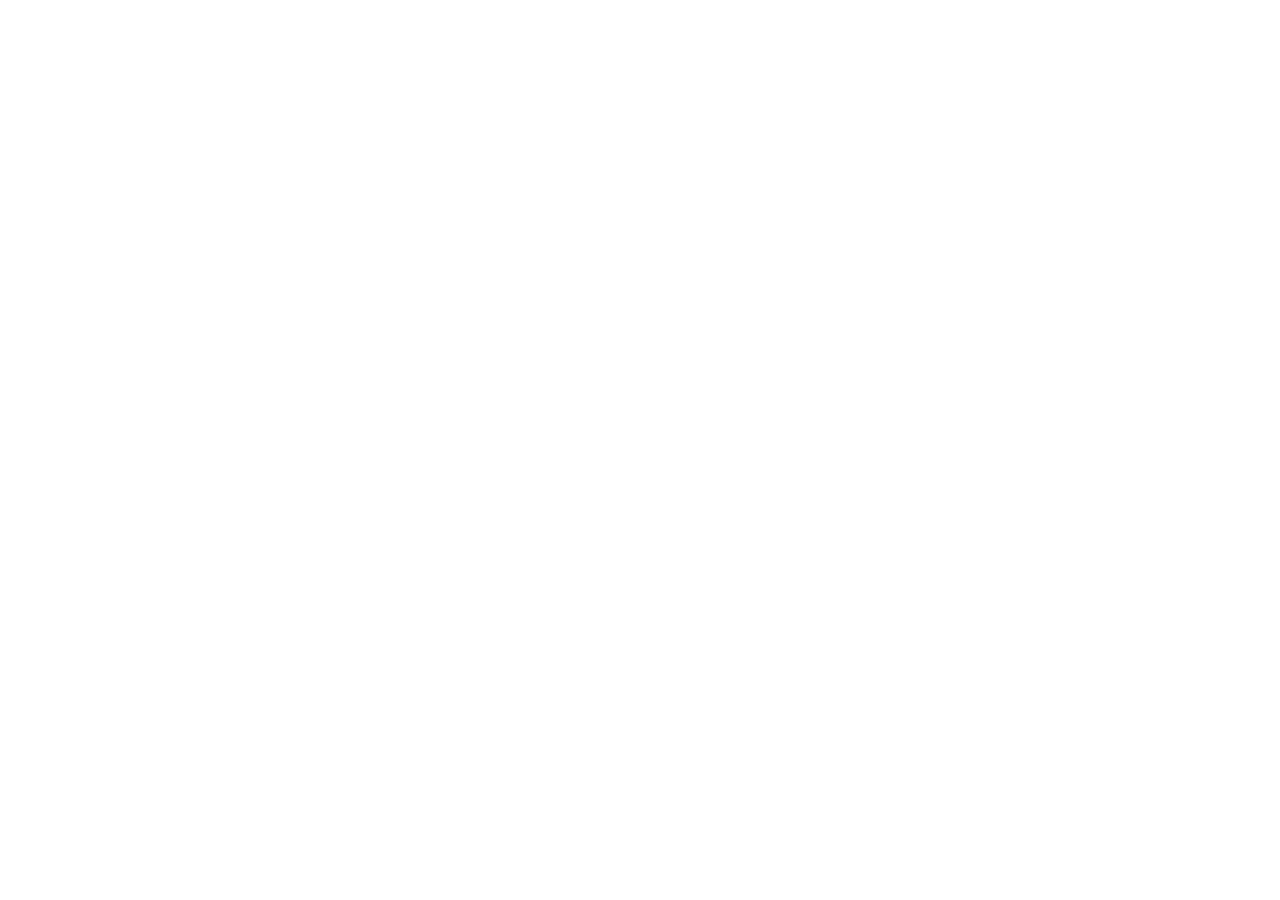
==== react/index.html @ a2cd4ca3 "Update React song data" ====
<!doctype html>
<html lang="ko">
  <head>
    <meta charset="UTF-8" />
    <meta name="viewport" content="width=device-width, initial-scale=1.0" />
    <meta name="theme-color" content="#1e3a6e" />
    <meta name="apple-mobile-web-app-capable" content="yes" />
    <meta name="apple-mobile-web-app-status-bar-style" content="default" />
    <meta name="apple-mobile-web-app-title" content="easyjak" />
    <link rel="manifest" href="manifest.webmanifest" />
    <link rel="apple-touch-icon" href="icons/apple-touch-icon.png" />
    <title>Easyjak React Preview</title>
    <script type="module" crossorigin src="/ansta-easyjak/react/assets/index-GvjFRzmo.js"></script>
    <link rel="stylesheet" crossorigin href="/ansta-easyjak/react/assets/index-Cl8fgSrD.css">
  </head>
  <body>
    <div id="root"></div>
  </body>
</html>
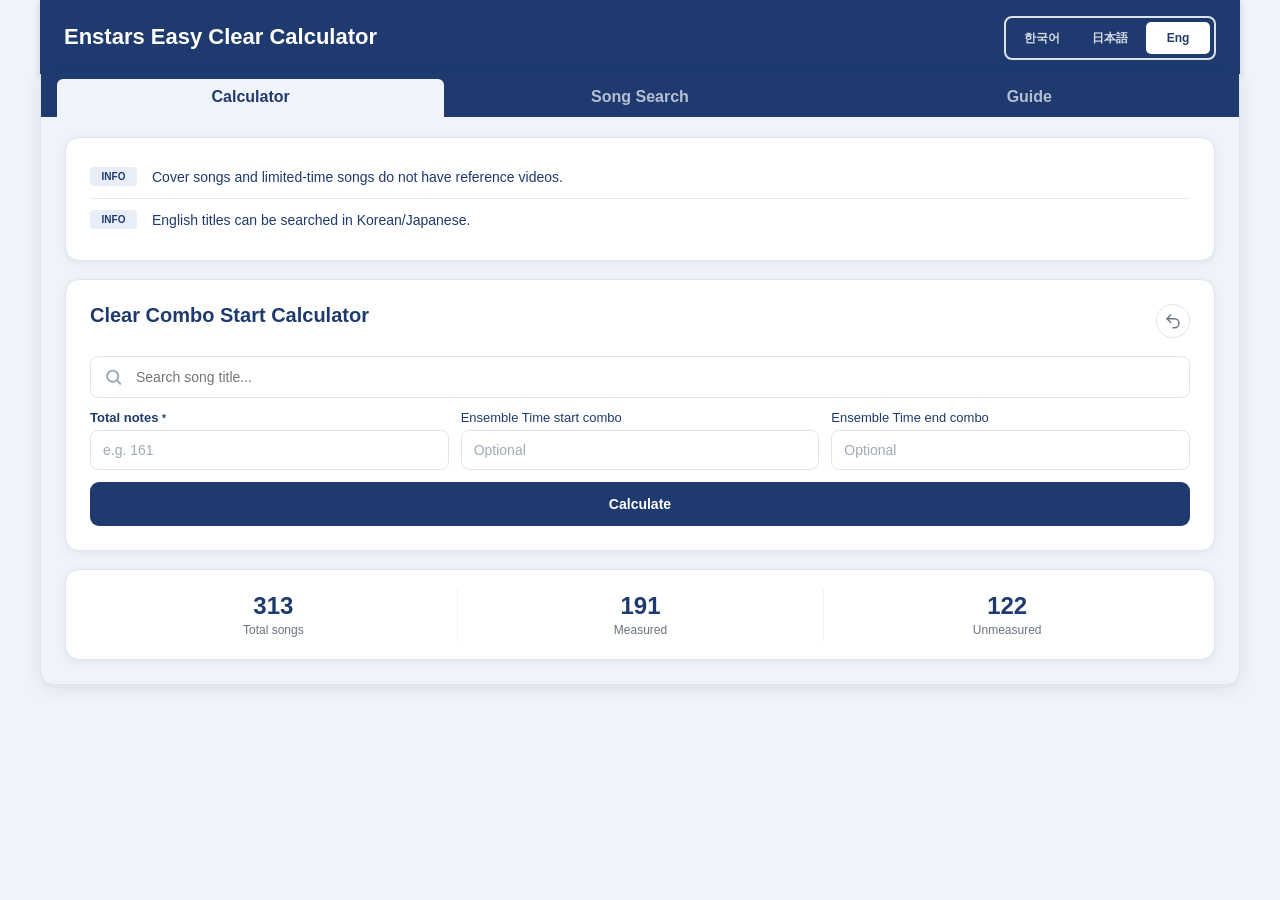
==== commit 58dda886: "React main deployment and static data pipeline" ====
--- a/react/index.html
+++ b/react/index.html
@@ -9,9 +9,9 @@
     <meta name="apple-mobile-web-app-title" content="easyjak" />
     <link rel="manifest" href="manifest.webmanifest" />
     <link rel="apple-touch-icon" href="icons/apple-touch-icon.png" />
-    <title>Easyjak React Preview</title>
-    <script type="module" crossorigin src="/ansta-easyjak/react/assets/index-GvjFRzmo.js"></script>
-    <link rel="stylesheet" crossorigin href="/ansta-easyjak/react/assets/index-Cl8fgSrD.css">
+    <title>앙스타 이지작 계산기</title>
+    <script type="module" crossorigin src="/react/assets/index-BVVJtKKT.js"></script>
+    <link rel="stylesheet" crossorigin href="/react/assets/index-BDWjCwtM.css">
   </head>
   <body>
     <div id="root"></div>
--- a/react/assets/index-BDWjCwtM.css
+++ b/react/assets/index-BDWjCwtM.css
@@ -0,0 +1 @@
+:root{color-scheme:light;--navy: #1e3a6e;--navy-light: #2a4d8f;--navy-pale: #e8eef8;--bg: #f0f3f9;--page-bg: #f7f9fc;--white: #ffffff;--border: #e0e4ed;--border-light: #f0f2f7;--text-main: #1e3a6e;--text-sub: #6b7280;--text-muted: #a0aab8;--input-bg: #f4f6fb;--accent: #2a4d8f;--amber: #fbbf24;--surface-tint: #f8faff;--shadow: 0 2px 8px rgba(30, 58, 110, .08);--shadow-md: 0 4px 16px rgba(30, 58, 110, .1);--scoutA-pre: #7dd3fc;--scoutA-start: #2563eb;--scoutB-pre: #86efac;--scoutB-start: #16a34a;--event-pre: #fca5a5;--event-start: #dc2626;font-family:Noto Sans KR,Noto Sans JP,-apple-system,BlinkMacSystemFont,Segoe UI,sans-serif}*{box-sizing:border-box}body{margin:0;min-width:320px;min-height:100vh;background:var(--bg);color:var(--text-main)}button{font:inherit}button:focus-visible,input:focus-visible,select:focus-visible{outline:2px solid var(--navy-light);outline-offset:2px}.app-shell{width:min(1200px,calc(100% - 48px));margin:0 auto;padding:0 0 56px}.app-nav{display:flex;align-items:center;justify-content:space-between;gap:16px;padding:16px 24px 14px;background:var(--navy);color:var(--white);border-radius:0;box-shadow:0 2px 8px #00000026}.app-kicker,.app-subtitle,.section-label,.placeholder-card p,.result-song-meta{margin:0}.app-kicker{color:#ffffffb8;font-size:12px;font-weight:700}h1{margin:2px 0 4px;font-size:22px;line-height:1.2}.app-subtitle{color:#ffffffc7;font-size:13px;line-height:1.45}.language-switcher{display:flex;gap:4px;padding:4px;background:transparent;border:2px solid rgba(255,255,255,.85);border-radius:8px;flex-shrink:0}.language-switcher button{min-width:64px;height:32px;padding:0 10px;border:0;border-radius:5px;background:transparent;color:#ffffffd1;cursor:pointer;font-size:12px;font-weight:800;transition:background .2s,color .2s}.language-switcher button.active{background:var(--white);color:var(--navy)}.language-switcher button:not(.active):hover{background:#ffffff29;color:var(--white)}.preview-panel{padding:0 24px 24px;border:.5px solid var(--border);border-top:0;border-radius:0 0 14px 14px;background:var(--bg);box-shadow:var(--shadow-md)}.app-state-panel{padding-top:24px}.tab-preview{display:flex;gap:2px;padding:5px 16px 0;margin:0 -24px 20px;border-bottom:0;border-radius:0;background:var(--navy)}.tab-preview button{display:flex;align-items:center;justify-content:center;flex:1;min-height:38px;padding:0 10px;border:0;border-bottom:2px solid transparent;border-radius:6px 6px 0 0;background:transparent;color:#ffffffad;cursor:default;font-weight:800;transition:background .2s,color .2s,border-color .2s}.tab-preview button.active{background:var(--bg);color:var(--navy);border-bottom-color:var(--bg);box-shadow:none}.tab-preview button:not(.active){background:transparent}.tab-preview button:not(.active):hover{background:#ffffff14;color:#ffffffeb;cursor:pointer}.tab-preview button:focus-visible{outline-color:#ffffffe0;outline-offset:-3px}.tab-preview button.active:focus-visible{outline-color:var(--navy-light)}.placeholder-card{padding:24px;border:.5px solid var(--border);border-radius:14px;background:var(--white);box-shadow:var(--shadow)}.predict-notice-card{margin-bottom:18px;padding:18px 24px;border:.5px solid var(--border);border-radius:14px;background:var(--white);box-shadow:var(--shadow)}.card-label-row{display:flex;align-items:flex-start;justify-content:space-between;gap:16px;margin-bottom:18px}.section-label{color:var(--navy-light);font-size:12px;font-weight:900;text-transform:uppercase;letter-spacing:.6px}.placeholder-card h2{margin:0;color:var(--navy);font-size:20px}.placeholder-card p{color:var(--text-sub);line-height:1.65}.info-tab{display:grid;gap:24px}.info-grid{display:grid;grid-template-columns:repeat(2,minmax(0,1fr));gap:16px}.info-card{min-width:0;padding:24px;border:.5px solid var(--border);border-radius:14px;background:var(--white);box-shadow:var(--shadow)}.info-card:first-child{grid-column:1 / -1}.contact-card,.schedule-card{grid-column:1}.install-card{grid-column:2;grid-row:2 / span 2}.info-card-title{display:flex;align-items:center;gap:8px;margin-bottom:12px;color:var(--navy)}.info-card-title h2{margin:0;font-size:16px;font-weight:900;letter-spacing:0}.info-card-icon{flex:0 0 auto;width:20px;height:20px;color:var(--navy);opacity:.72;stroke:currentColor;stroke-width:2;stroke-linecap:round;stroke-linejoin:round}.info-text{color:var(--text-sub);font-size:13px;line-height:1.75}.info-text p{margin:0 0 8px}.info-text p:last-child{margin-bottom:0}.info-text strong,.notice-list strong{color:var(--text-main);font-weight:900}.notice-list{display:grid;margin:0;padding:0;list-style:none}.notice-list li{display:flex;align-items:flex-start;gap:15px;padding:10px 0;border-bottom:1px solid #e8eaf0;color:var(--text-main);font-size:14px;line-height:1.6}.notice-list li:last-child{border-bottom:0}.notice-badge{flex:0 0 47px;width:47px;margin-top:1px;padding:2px 0;border-radius:4px;font-size:10px;font-weight:900;line-height:1.5;text-align:center}.badge-info{background:var(--navy-pale);color:var(--navy)}.badge-note{background:#ede9fe;color:#6d28d9}.badge-wish{background:#fce4ec;color:#c2185b}.contact-box{display:flex;align-items:center;gap:12px;margin-top:12px;padding:14px 18px;border:1px solid var(--border);border-radius:10px;background:transparent;color:var(--text-main);text-decoration:none;transition:background .15s,border-color .15s,transform .15s}.contact-box:hover{border-color:var(--text-muted);background:var(--surface-tint);transform:translateY(-1px)}.contact-icon{display:flex;align-items:center;justify-content:center;flex:0 0 auto;width:32px;height:32px;border-radius:8px;background:var(--navy);color:var(--white)}.contact-icon .info-card-icon{width:16px;height:16px;color:currentColor;opacity:1}.contact-email{color:var(--text-main);font-size:13px;font-weight:900}.cal-open-btn,.download-btn{display:inline-flex;align-items:center;justify-content:center;gap:6px;min-height:36px;border-radius:8px;cursor:pointer;font:inherit;font-weight:800;transition:background .15s,border-color .15s,color .15s,transform .15s}.cal-open-btn{width:100%;margin-top:2px;padding:7px 14px;border:1px solid var(--border);background:transparent;color:var(--text-main);font-size:12px}.cal-open-btn:hover{background:var(--surface-tint);border-color:var(--text-muted);transform:translateY(-1px)}.cal-open-icon{width:13px;height:13px;stroke:currentColor;stroke-width:2;stroke-linecap:round;stroke-linejoin:round}.download-btn{margin-bottom:12px;padding:8px 20px;border:0;background:var(--navy);color:var(--white);font-size:14px}.download-btn:hover{background:var(--navy-light)}.install-guide{display:grid;gap:18px}.install-block{min-width:0}.install-platform{color:var(--text-main);font-size:15px}.install-steps{margin:0;padding-left:18px;color:var(--text-main);font-size:13px;line-height:1.9}.info-image-card{width:min(480px,100%);margin:0 auto;padding:12px;border-radius:12px;background:var(--white);box-shadow:0 2px 12px #0000001a}.info-image-card img{display:block;width:100%;border-radius:8px}.cal-modal{position:fixed;inset:0;z-index:400;display:none;align-items:center;justify-content:center;padding:16px;background:#00000073}.cal-modal.open{display:flex}.cal-modal-box{width:min(380px,100%);padding:24px;border:.5px solid var(--border);border-radius:16px;background:var(--white);box-shadow:0 8px 32px #1e3a6e2e}.cal-hd{display:flex;align-items:center;justify-content:space-between;gap:16px;margin-bottom:20px}.cal-month-lbl{color:var(--navy);font-size:16px;font-weight:900}.cal-nav-btns{display:flex;gap:6px}.cal-nav-btns button{display:flex;align-items:center;justify-content:center;width:28px;height:28px;padding:0;border:1px solid var(--border);border-radius:7px;background:var(--bg);color:var(--text-sub);cursor:pointer;font-size:16px;line-height:1;transition:background .15s,color .15s}.cal-nav-btns button:hover{background:var(--navy-pale);color:var(--navy)}.cal-grid{display:grid;grid-template-columns:repeat(7,minmax(0,1fr));gap:2px}.cal-dow{padding:6px 0;color:var(--text-muted);font-size:10px;font-weight:900;letter-spacing:.5px;text-align:center}.cal-dow.sun,.cal-cell.sun .cal-day-num{color:#ef4444}.cal-dow.sat,.cal-cell.sat .cal-day-num{color:#3b82f6}.cal-cell{position:relative;display:flex;align-items:center;flex-direction:column;min-height:52px;padding:6px 2px 8px;border-radius:8px;cursor:default;transition:background .15s}.cal-cell:not(.empty):hover,.cal-cell.tooltip-open{background:var(--navy-pale)}.cal-cell.has-events{cursor:pointer}.cal-cell.has-events:focus-visible{outline:2px solid var(--navy-light);outline-offset:2px}.cal-cell.empty{pointer-events:none}.cal-day-num{margin-bottom:5px;color:var(--text-main);font-size:13px;font-weight:700;line-height:1}.cal-cell.today .cal-day-num{display:flex;align-items:center;justify-content:center;width:22px;height:22px;border-radius:50%;background:var(--navy);color:var(--white);font-size:12px}.cal-dots{display:flex;flex-wrap:wrap;justify-content:center;gap:3px;max-width:36px}.cal-dot,.cal-legend-dot,.cal-rule-dot{flex:0 0 auto;border-radius:50%}.cal-dot{width:7px;height:7px}.cal-legend-dot,.cal-rule-dot{width:9px;height:9px}.cal-dot-scoutA-pre{background:var(--scoutA-pre)}.cal-dot-scoutA-start{background:var(--scoutA-start)}.cal-dot-scoutB-pre{background:var(--scoutB-pre)}.cal-dot-scoutB-start{background:var(--scoutB-start)}.cal-dot-event-pre{background:var(--event-pre)}.cal-dot-event-start{background:var(--event-start)}.cal-tooltip{position:absolute;top:-12px;left:50%;z-index:10;padding:5px 9px;border-radius:6px;background:var(--navy);box-shadow:0 2px 8px #00000026;color:var(--white);font-size:10px;font-weight:500;line-height:1.6;pointer-events:none;text-align:center;transform:translate(-50%,-100%);white-space:pre}.cal-legend{display:grid;gap:8px;margin-top:16px;padding-top:14px;border-top:.5px solid var(--border)}.cal-legend-top{display:flex;flex-wrap:wrap;gap:14px}.cal-legend-item,.cal-legend-rule{display:flex;align-items:center;gap:6px;color:var(--text-sub);font-size:11px}.cal-legend-rule{color:var(--text-muted)}.reset-btn{display:inline-flex;align-items:center;justify-content:center;width:34px;height:34px;padding:0;border:1px solid var(--border);border-radius:50%;background:var(--white);color:var(--text-sub);cursor:pointer}.reset-btn svg{stroke:currentColor;stroke-width:1.9;stroke-linecap:round;stroke-linejoin:round}.reset-btn:hover{color:var(--navy);border-color:var(--navy-pale);background:var(--navy-pale)}.prediction-form{display:grid;grid-template-columns:repeat(3,minmax(0,1fr));gap:12px;margin-top:18px}.search-row{position:relative;display:grid;grid-column:1 / -1;gap:8px}.song-search-box,.song-search-input-wrap{position:relative}.song-search-icon{position:absolute;top:50%;left:14px;display:inline-flex;color:#9aa8bd;pointer-events:none;transform:translateY(-50%)}.song-search-icon svg{stroke:currentColor;stroke-width:2.4;stroke-linecap:round;stroke-linejoin:round}.song-search-input{width:100%;height:42px;padding:0 38px 0 45px;border:1.5px solid var(--border);border-radius:8px;outline:none;background:var(--white);color:var(--text-main);font-size:14px}.song-search-clear{position:absolute;top:50%;right:10px;width:22px;height:22px;border:0;border-radius:50%;background:transparent;color:var(--text-muted);cursor:pointer;font-size:18px;line-height:1;transform:translateY(-50%)}.song-search-clear:hover{color:var(--navy);background:var(--navy-pale)}.song-search-input:focus{border-color:var(--navy);box-shadow:0 0 0 3px #1e3a6e14}.song-search-results{position:absolute;z-index:20;top:calc(100% + 8px);left:0;right:0;max-height:280px;overflow-y:auto;border:1px solid var(--border);border-radius:12px;background:var(--white);box-shadow:var(--shadow-md)}.song-search-results button{display:grid;width:100%;gap:4px;padding:14px 18px;border:0;border-bottom:.5px solid var(--border-light);background:transparent;color:var(--text-main);cursor:pointer;text-align:left}.song-search-results button:hover{background:var(--navy-pale)}.song-search-title{overflow:hidden;color:var(--navy);font-size:14px;font-weight:700;text-overflow:ellipsis;white-space:nowrap}.song-search-subtitle{overflow:hidden;color:var(--text-muted);font-size:13px;font-weight:600;text-overflow:ellipsis;white-space:nowrap}.song-search-meta{display:flex;align-items:center;gap:8px;min-width:0;overflow:hidden;color:var(--text-sub);font-size:13px;font-weight:600}.song-search-type{display:inline-flex;align-items:center;min-height:22px;padding:2px 8px;border-radius:6px;font-weight:800}.song-search-empty{padding:16px 14px;color:var(--text-muted);text-align:center;font-size:13px}.selected-song{display:flex;align-items:center;gap:8px;min-width:0;min-height:34px;padding:7px 10px;border:1px solid var(--border-light);border-radius:8px;background:var(--navy-pale);color:var(--text-main);font-size:12px}.selected-song span{color:var(--text-sub);font-weight:700}.selected-song strong{min-width:0;overflow:hidden;text-overflow:ellipsis;white-space:nowrap}.selected-song button{margin-left:auto;border:0;background:transparent;color:var(--navy);cursor:pointer;font-size:12px;font-weight:800}.input-group{display:grid;gap:5px;min-width:0}.input-group span{color:var(--text-main);font-size:13px;font-weight:600}.input-group.et-combo-field span{font-weight:400}.input-group strong{color:var(--navy);font-size:10px}.num-input{width:100%;height:40px;padding:0 12px;border:1.5px solid var(--border);border-radius:8px;outline:none;background:var(--white);color:var(--text-main);font-size:14px;font-weight:500}.num-input:focus{border-color:var(--navy);box-shadow:0 0 0 3px #1e3a6e14}.num-input:disabled{background:var(--border-light);color:var(--text-muted);cursor:not-allowed;opacity:1}.num-input::placeholder{color:var(--text-muted);font-weight:400}.num-input.error{border-color:#ef4444}.predict-btn{grid-column:1 / -1;width:100%;height:44px;border:0;border-radius:9px;background:var(--navy);color:var(--white);cursor:pointer;font-size:14px;font-weight:700}.predict-btn:hover{background:var(--navy-light)}.predict-error{display:none;margin-top:12px;padding:10px 14px;border:1px solid #fecaca;border-radius:8px;background:#fef2f2;color:#dc2626;font-size:13px}.predict-error.visible{display:block}.result-card{display:none;margin-top:18px;padding:24px;border:.5px solid var(--border);border-radius:14px;background:var(--white);box-shadow:var(--shadow)}.result-card.visible{display:block}.result-header{display:flex;align-items:flex-start;justify-content:space-between;gap:14px}.result-header>div{flex:1;min-width:0}.result-song-title{margin:0 0 12px;color:var(--navy)!important;font-size:17px;font-weight:800;line-height:1.25;overflow:hidden;text-overflow:ellipsis;white-space:nowrap}.result-song-meta{display:flex;align-items:center;gap:8px;color:var(--text-main);font-size:15px;font-weight:500}.result-mode-badge{display:inline-block;min-width:80px;padding:6px 16px;border-radius:10px;text-align:center;font-size:14px;font-weight:700}.result-mode-badge.predicted{background:var(--navy-pale);color:var(--navy)}.result-mode-badge.measured{background:#d1fae5;color:#065f46}.combo-display{display:flex;align-items:baseline;justify-content:center;gap:10px;padding:52px 0 22px}.combo-num{color:var(--navy);font-size:52px;font-weight:700;line-height:1.1}.combo-word,.combo-unit{color:var(--navy);font-size:20px;font-weight:600}.combo-unit{opacity:.55}.bar-section{position:relative;width:85%;margin:12px auto 14px;padding:62px 0 12px}.bar-track{display:flex;height:28px;overflow:hidden;background:#e5e7eb}.bar-left,.bar-right{height:100%;background:#d1d5db}.bar-et{height:100%;background:var(--amber)}.bar-marker{position:absolute;top:0;display:flex;flex-direction:column;align-items:center;transform:translate(-50%)}.bar-marker-label{padding:4px 10px;border-radius:4px;background:#dce6f5;color:#1e4a8a;font-size:13px;font-weight:700;white-space:nowrap}.bar-marker-line{width:2px;height:20px;background:#4a6fa5}.bar-marker-arrow{width:0;height:0;border-top:7px solid #4a6fa5;border-right:6px solid transparent;border-left:6px solid transparent}.bar-edge-marker{position:absolute;top:0;display:flex;flex-direction:column}.bar-edge-marker.left-edge{left:0;align-items:flex-start}.bar-edge-marker.right-edge{right:0;align-items:flex-end}.bar-edge-marker-label{min-width:36px;padding:3px 8px;background:#eaecef;color:#6b7280;font-size:12px;font-weight:700;text-align:center}.bar-edge-marker-line{width:1px;height:42px;background:#eaecef}.bar-labels{position:relative;height:20px;margin-top:6px}.bar-lbl{position:absolute;color:var(--text-sub);font-size:12px;font-weight:600;transform:translate(-50%);white-space:nowrap}.bar-lbl.above{top:-58px}.bar-legend{display:flex;gap:16px;margin-top:14px;padding-top:8px;border-top:.5px solid var(--border-light)}.legend-item{display:flex;align-items:center;gap:5px;color:var(--text-sub);font-size:12px;font-weight:500}.legend-dot{width:10px;height:10px;flex-shrink:0;border-radius:2px}.legend-dot.clear{background:#7a94bf}.legend-dot.et{border:1px solid #d97706;background:var(--amber)}.video-section{margin-top:22px}.video-label{display:block;margin-bottom:8px;color:var(--text-main);font-size:14px;font-weight:700}.video-thumb-wrap{position:relative;display:block;width:100%;overflow:hidden;padding:0;border:0;border-radius:10px;aspect-ratio:16 / 9;background:#111;cursor:pointer}.video-thumb-wrap img,.video-thumb-wrap iframe{display:block;width:100%;height:100%;border:0;object-fit:cover}.video-play-overlay{position:absolute;inset:0;display:flex;align-items:center;justify-content:center}.video-play-circle{display:flex;align-items:center;justify-content:center;width:60px;height:60px;border-radius:50%;background:#ffffffeb;box-shadow:0 2px 12px #0000004d}.video-play-icon{width:22px;height:22px;margin-left:4px;color:var(--navy);fill:var(--navy)}.video-yt-badge{position:absolute;right:10px;bottom:10px;padding:3px 8px;border-radius:4px;background:#000000a6;color:var(--white);font-size:10px}.stats-card{margin-top:18px;padding:18px 24px;border:.5px solid var(--border);border-radius:14px;background:var(--white);box-shadow:var(--shadow)}.stats-grid{display:grid;grid-template-columns:repeat(3,1fr)}.stat-item{padding:4px 8px;text-align:center}.stat-item+.stat-item{border-left:.5px solid var(--border-light)}.stat-val{color:var(--navy);font-size:24px;font-weight:800}.stat-lbl{margin-top:3px;color:var(--text-sub);font-size:12px}.songs-layout{display:grid;grid-template-columns:240px minmax(0,1fr);gap:18px;align-items:start}.songs-sidebar,.table-panel{border:.5px solid var(--border);border-radius:14px;background:var(--white);box-shadow:var(--shadow)}.songs-sidebar{display:grid;gap:18px;padding:20px}.sidebar-section{display:grid;gap:8px}.sidebar-hint{display:none;padding:10px 12px;border-radius:8px;background:var(--surface-tint);color:var(--text-main);border:1px solid var(--navy-pale);font-size:12px;font-weight:700;line-height:1.45}.sidebar-title{color:var(--navy);font-size:13px;font-weight:800;text-transform:uppercase}.type-chips,.filter-chip-grid{display:flex;flex-wrap:wrap;gap:6px}.type-chip,.filter-chip,.unit-reset-btn,.natural-sort-btn,.paging-bar button{min-height:30px;border:1px solid transparent;border-radius:7px;cursor:pointer;font-size:12px;font-weight:800}.type-chip{padding:4px 9px}.filter-chip{padding:4px 11px;border-color:var(--border);background:var(--surface-tint);color:var(--text-main)}.filter-chip.active{border-color:var(--navy);background:var(--navy);color:var(--white)}.duration-sort-row{display:flex;flex-wrap:wrap;gap:6px}.duration-sort-row .filter-chip.active{border-color:#d4e4fc;background:#d4e4fc;color:#0c4a6e}.unit-reset-btn{justify-self:start;padding:4px 10px;border-color:var(--border);background:var(--white);color:var(--text-sub)}.unit-reset-btn:hover,.natural-sort-btn:hover,.paging-bar button:not(:disabled):hover{border-color:var(--navy-pale);background:var(--navy-pale);color:var(--navy)}.table-panel{overflow:hidden}.table-search-bar{border-bottom:1px solid var(--border-light);background:var(--white)}.table-search-top{display:flex;align-items:center;gap:10px;padding:12px 20px}.search-mode-select,.table-search-input{height:38px;border:1.5px solid var(--border);border-radius:8px;outline:none;background:var(--white);color:var(--text-main);font:inherit;font-size:13px}.search-mode-select{flex-shrink:0;min-width:112px;padding:0 8px;cursor:pointer}.table-search-wrap{position:relative;flex:1}.table-search-input{width:100%;padding:0 34px 0 12px}.search-mode-select:focus,.table-search-input:focus{border-color:var(--navy);box-shadow:0 0 0 3px #1e3a6e14}.table-clear-btn{position:absolute;top:50%;right:8px;width:22px;height:22px;border:0;border-radius:50%;background:transparent;color:var(--text-muted);cursor:pointer;transform:translateY(-50%)}.natural-sort-btn{display:inline-flex;align-items:center;justify-content:center;width:38px;border-color:var(--border);background:var(--white);color:var(--navy)}.natural-sort-btn svg{stroke:currentColor;stroke-width:2;stroke-linecap:round;stroke-linejoin:round}.unit-filter-panel{display:grid;gap:8px;padding:0 20px 14px}.unit-filter-inner{display:grid;gap:4px}.unit-filter-line{display:flex;flex-wrap:wrap;gap:3px 8px;padding-top:5px;border-top:1px solid var(--border-light)}.unit-filter-line:first-child{border-top:0}.unit-filter-item{display:inline-flex;align-items:center;gap:5px;min-height:25px;padding:2px 6px;border-radius:5px;color:var(--text-main);cursor:pointer;font-size:12px}.unit-filter-item:hover{background:var(--navy-pale)}.unit-filter-item input{width:13px;height:13px;accent-color:var(--navy)}.songs-table-wrap{overflow-x:auto;overflow-y:hidden;-webkit-overflow-scrolling:touch}.songs-table{width:100%;min-width:800px;border-collapse:collapse;table-layout:fixed}.songs-table th,.songs-table td{overflow:hidden;padding:10px 12px;border-bottom:.5px solid var(--border-light);color:var(--text-main);font-size:13px;text-overflow:ellipsis;vertical-align:middle}.songs-table th{background:var(--navy-pale);color:var(--text-main);text-align:left;text-overflow:clip;white-space:nowrap}.songs-table th:nth-child(1){width:112px}.songs-table th:nth-child(2){width:157px}.songs-table th:nth-child(4),.songs-table th:nth-child(6){width:96px;text-align:center}.songs-table th:nth-child(5){width:108px;text-align:center}.songs-table th:nth-child(7){width:78px;text-align:center}.songs-table th button{display:inline-flex;align-items:center;gap:3px;border:0;background:transparent;color:inherit;cursor:pointer;font-size:12px;font-weight:900;text-transform:uppercase}.songs-table tbody tr:hover td{background:var(--surface-tint)}.type-badge{display:inline-flex;align-items:center;min-height:22px;padding:2px 8px;border-radius:999px;font-size:11px;font-weight:800}.col-title{position:relative;overflow:hidden!important;font-weight:700}.desktop-thumb-preview{position:fixed;z-index:90;width:294px;height:294px;padding:6px;border:1px solid var(--border);border-radius:12px;background:var(--white);box-shadow:var(--shadow-md);pointer-events:none;transform:translateY(-50%)}.desktop-thumb-preview img{display:block;width:100%;height:100%;border-radius:8px;background:#000;object-fit:cover}.title-thumb-popover{position:absolute;z-index:30;top:50%;left:calc(100% + 18px);width:280px;height:280px;padding:6px;border:1px solid var(--border);border-radius:12px;background:var(--white);box-shadow:var(--shadow-md);opacity:0;pointer-events:none;transform:translate(8px,-50%);transition:opacity .15s,transform .15s}.title-thumb-popover img{display:block;width:100%;height:100%;border-radius:8px;background:#000;object-fit:cover}.col-title:hover .title-thumb-popover,.col-title:focus-within .title-thumb-popover{opacity:1;transform:translateY(-50%)}.mobile-thumb-backdrop{display:none}.song-title-inner{display:block;max-width:100%}.song-title-text{display:block;min-width:0;overflow:hidden;text-overflow:ellipsis;white-space:nowrap}.col-num,.col-dur,.col-video{text-align:center}.col-video a{display:inline-flex;align-items:center;justify-content:center;width:28px;height:28px;border:0;border-radius:6px;background:var(--white);color:var(--navy);text-decoration:none;opacity:.72;transition:background-color .15s,opacity .15s}.col-video a:hover{background:var(--navy-pale);opacity:1}.col-video a svg{stroke:currentColor;stroke-width:2;stroke-linecap:round;stroke-linejoin:round}.col-video span{color:var(--text-muted)}.clear-dot{display:inline-block;width:7px;height:7px;margin-right:5px;border-radius:50%;background:#d1d5db;vertical-align:middle}.clear-dot.measured{background:#059669}.table-empty{padding:42px;color:var(--text-muted);text-align:center}.table-footer{display:grid;grid-template-columns:1fr auto 1fr;align-items:center;gap:12px;padding:12px 20px;border-top:1px solid var(--border-light);color:var(--text-sub);font-size:12px;font-weight:700}.table-footer>span{grid-column:3;justify-self:end}.mobile-song-list{display:none}.paging-bar{grid-column:2;display:flex;align-items:center;justify-self:center;gap:5px}.paging-bar button{min-width:32px;padding:0 8px;border-color:var(--border);background:var(--white);color:var(--text-main)}.paging-bar button.active{border-color:var(--navy);background:var(--navy);color:var(--white)}.paging-bar button:disabled{color:var(--text-muted);cursor:not-allowed;opacity:.55}@media(max-width:980px){.songs-layout,.info-grid{grid-template-columns:1fr}.contact-card,.schedule-card,.install-card{grid-column:auto;grid-row:auto}}@media(max-width:640px){.app-shell{width:min(100% - 16px,1200px)}.app-nav{align-items:stretch;flex-direction:column;padding:16px;border-radius:0}.language-switcher{align-self:flex-end}.preview-panel{padding:0 14px 14px}.tab-preview{gap:2px;padding:5px 10px 0;margin:0 -14px 16px}.tab-preview button{min-height:36px;padding:0 8px;font-size:13px}.card-label-row{flex-direction:column}.predict-card .card-label-row,.result-header{flex-direction:row}.result-header{align-items:flex-start}.prediction-form{grid-template-columns:1fr}.combo-display{justify-content:center;gap:7px}.combo-num{font-size:44px}.songs-layout{grid-template-columns:1fr;gap:14px}.songs-sidebar{gap:14px;padding:16px;border-radius:12px}.table-footer{grid-template-columns:1fr;justify-items:center}.table-footer>span{grid-column:1;grid-row:2;justify-self:center}.paging-bar{grid-column:1;grid-row:1}.table-search-top{align-items:center;flex-direction:row;gap:6px;padding:10px 12px}.search-mode-select{flex:0 0 118px;width:118px;padding:0 6px;font-size:12px}.table-search-wrap{min-width:0}.table-search-input{height:36px;font-size:12px}.song-search-input{height:42px;font-size:14px}.song-search-icon{left:14px}.song-search-clear{right:10px;font-size:18px}.natural-sort-btn{flex:0 0 36px;width:36px;height:36px}.songs-table-wrap{display:none;overflow-x:visible;padding:12px;background:var(--surface-tint)}.mobile-song-list{display:grid;gap:14px;padding:12px;background:var(--surface-tint)}.mobile-song-card{position:relative;display:grid;gap:14px;padding:16px;border:.5px solid var(--border);border-radius:12px;background:var(--white);box-shadow:var(--shadow)}.mobile-song-top{display:flex;align-items:center;justify-content:space-between;gap:12px}.mobile-song-meta{display:flex;align-items:center;min-width:0;gap:8px}.mobile-song-unit{min-width:0;overflow:hidden;color:var(--navy);font-size:15px;font-weight:900;text-overflow:ellipsis;white-space:nowrap}.mobile-video-link{display:inline-flex;align-items:center;justify-content:center;flex:0 0 40px;width:40px;height:40px;border:.5px solid var(--border-light);border-radius:10px;background:var(--surface-tint);color:var(--navy);text-decoration:none}.mobile-video-link svg{stroke:currentColor;stroke-width:2;stroke-linecap:round;stroke-linejoin:round}.mobile-no-video{display:inline-flex;align-items:center;justify-content:center;flex:0 0 40px;width:40px;height:40px;color:var(--text-muted);font-size:18px;font-weight:700}.mobile-song-title{position:relative;display:block;width:100%;overflow:visible;padding:0;border:0;background:transparent;color:var(--navy);cursor:pointer;font:inherit;font-size:20px;font-weight:900;line-height:1.35;text-align:left}.mobile-song-title .song-title-text{white-space:normal}.mobile-thumb-backdrop{position:fixed;inset:0;z-index:80;display:flex;align-items:center;justify-content:center;padding:18px;background:#0f172a2e}.mobile-thumb-modal{width:min(82vw,340px);aspect-ratio:1;padding:6px;border:1px solid var(--border);border-radius:14px;background:var(--white);box-shadow:var(--shadow-md)}.mobile-thumb-modal img{display:block;width:100%;height:100%;border-radius:10px;background:#000;object-fit:cover}.mobile-song-stats{display:grid;grid-template-columns:repeat(3,minmax(0,1fr));padding-top:12px;border-top:1px solid var(--border-light)}.mobile-song-stats div{display:grid;gap:6px;min-width:0;padding:0 8px;border-left:1px solid var(--border-light);text-align:center}.mobile-song-stats div:first-child{border-left:0}.mobile-song-stats span{color:var(--navy);font-size:13px;font-weight:900}.mobile-song-stats strong{color:var(--navy);font-size:19px;font-weight:500}.mobile-table-empty{padding:32px 12px;border-radius:12px;background:var(--white);color:var(--text-muted);text-align:center}.songs-table{min-width:0;border-collapse:separate}.songs-table,.songs-table thead,.songs-table tbody,.songs-table tr,.songs-table td{display:block}.songs-table thead{position:absolute;width:1px;height:1px;overflow:hidden;clip:rect(0 0 0 0);white-space:nowrap}.songs-table tbody{display:grid;gap:12px}.songs-table tbody tr{display:grid;grid-template-columns:repeat(2,minmax(0,1fr));gap:9px 12px;padding:13px;border:.5px solid var(--border);border-radius:10px;background:var(--white);box-shadow:var(--shadow)}.songs-table tbody tr:hover td{background:transparent}.songs-table td{display:flex;align-items:center;justify-content:space-between;gap:10px;min-width:0;padding:0;border-bottom:0;overflow:visible;text-align:right;text-overflow:clip;white-space:normal}.songs-table td:before{content:attr(data-label);flex:0 0 auto;color:var(--text-sub);font-size:11px;font-weight:800;text-transform:uppercase}.songs-table .col-title{grid-column:1 / -1;order:-2;justify-content:flex-start;color:var(--text-main);font-size:15px;font-weight:900;line-height:1.35;text-align:left;word-break:keep-all;overflow-wrap:anywhere}.songs-table .col-title .song-title-text{white-space:normal}.songs-table .col-title .title-thumb-popover{position:absolute;left:0;top:calc(100% + 4px);width:min(72vw,260px);height:min(72vw,260px)}.songs-table .col-title:before{content:none}.songs-table .col-type,.songs-table .col-unit{order:-1;justify-content:flex-start}.songs-table .col-unit{color:var(--text-sub);font-size:12px;font-weight:800;text-align:left}.songs-table .col-unit:before,.songs-table .col-type:before{content:none}.songs-table .col-num,.songs-table .col-dur,.songs-table .col-video{min-height:30px;padding-top:9px;border-top:1px solid var(--border-light)}.songs-table .col-video a{width:28px;height:28px;background:var(--white)}.table-empty{grid-column:1 / -1;justify-content:center;padding:32px 12px;text-align:center}.table-empty:before{content:none}.paging-bar{flex-wrap:wrap}.info-tab{gap:18px}.info-card{padding:18px;border-radius:12px}.notice-list li{gap:10px;font-size:13px}.notice-badge{flex-basis:43px;width:43px}.cal-modal{padding:10px}.cal-modal-box{padding:18px}.cal-cell{min-height:48px}.cal-tooltip{left:50%;max-width:170px;transform:translate(-50%,-100%)}.cal-legend-top,.cal-legend-rule{gap:10px}}
